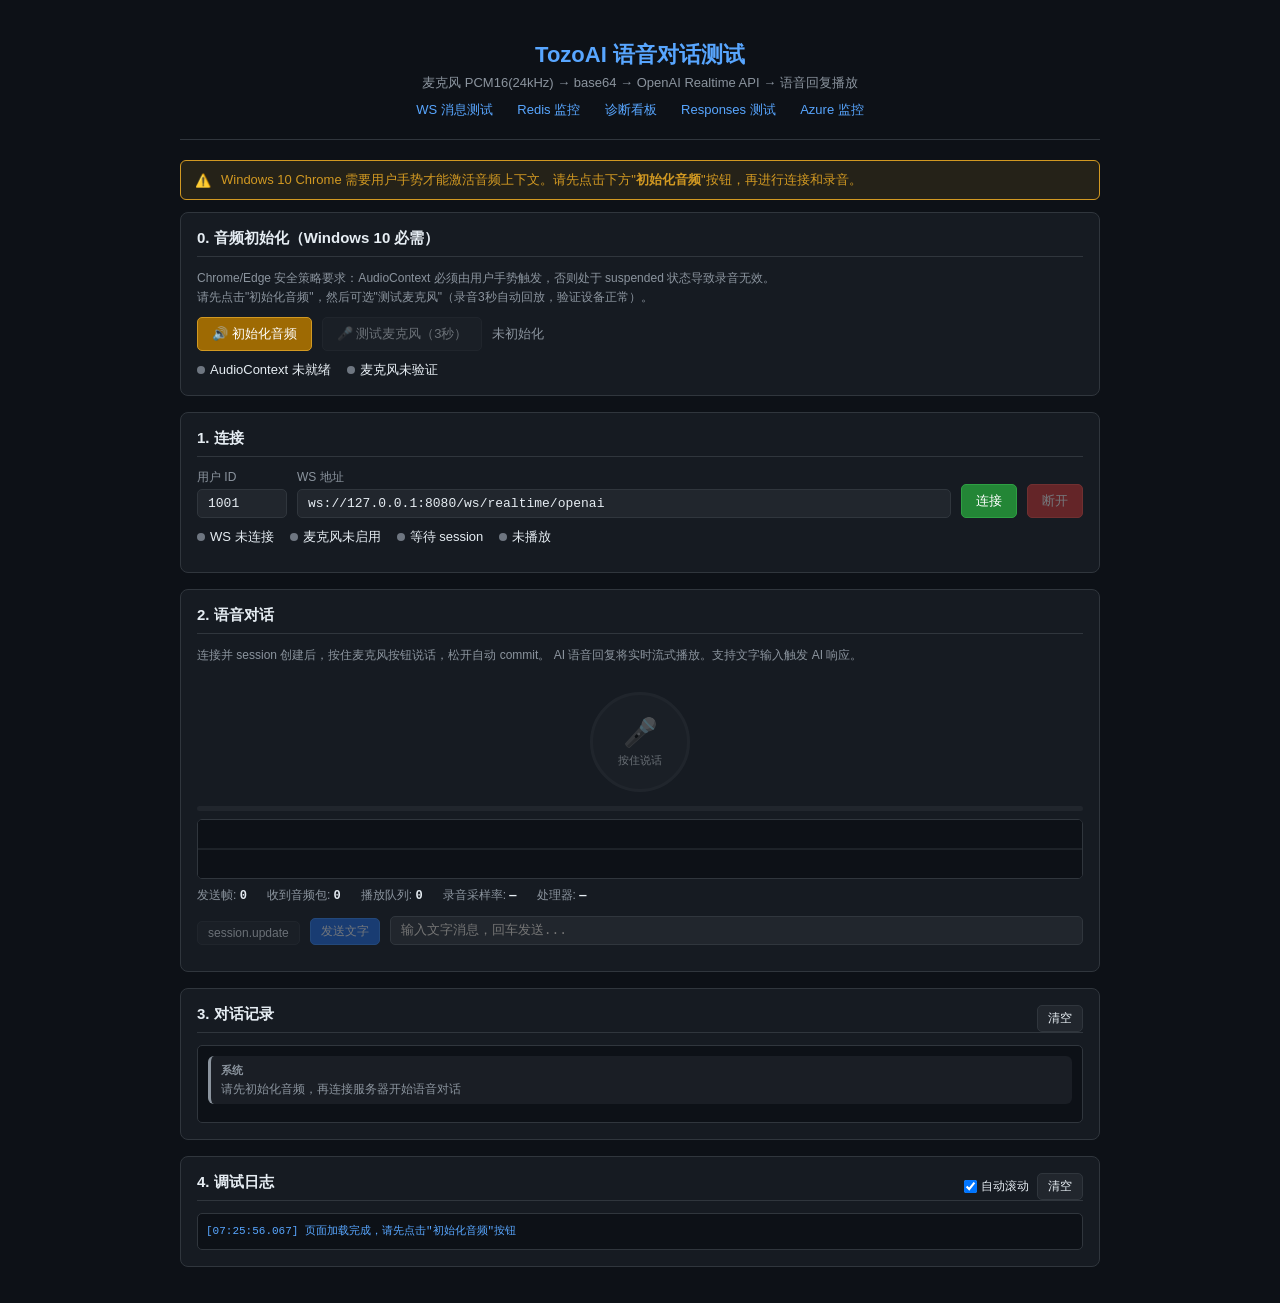
==== web/audio.html @ c0f20c1f "Initial Go WebSocket AI gateway" ====
<!DOCTYPE html>
<html lang="zh-CN">
<head>
    <meta charset="UTF-8">
    <meta name="viewport" content="width=device-width, initial-scale=1.0">
    <title>TozoAI 语音对话测试</title>
    <style>
        :root {
            --bg: #0d1117; --bg2: #161b22; --bg3: #21262d;
            --border: #30363d; --text: #e6edf3; --text2: #8b949e;
            --blue: #58a6ff; --green: #3fb950; --red: #f85149;
            --yellow: #d29922; --purple: #bc8cff;
            --mono: 'Cascadia Code','Consolas',monospace;
            --sans: -apple-system,BlinkMacSystemFont,'Segoe UI','Noto Sans SC',sans-serif;
        }
        * { margin:0; padding:0; box-sizing:border-box; }
        body { font-family:var(--sans); background:var(--bg); color:var(--text); min-height:100vh; }
        .container { max-width:960px; margin:0 auto; padding:20px; }

        .header { text-align:center; padding:20px 0; border-bottom:1px solid var(--border); margin-bottom:20px; }
        .header h1 { font-size:22px; color:var(--blue); }
        .header .sub { color:var(--text2); font-size:13px; margin-top:4px; }
        .header .nav { margin-top:8px; }
        .header .nav a { color:var(--blue); text-decoration:none; margin:0 10px; font-size:13px; }

        .panel { background:var(--bg2); border:1px solid var(--border); border-radius:8px; padding:16px; margin-bottom:16px; }
        .panel h2 { font-size:15px; margin-bottom:12px; padding-bottom:8px; border-bottom:1px solid var(--border); }
        .hint { font-size:12px; color:var(--text2); margin-bottom:10px; line-height:1.6; }

        .form-row { display:flex; gap:10px; margin-bottom:10px; flex-wrap:wrap; align-items:flex-end; }
        .form-group { display:flex; flex-direction:column; gap:3px; }
        .form-group label { font-size:12px; color:var(--text2); }
        input[type=text], select {
            background:var(--bg3); border:1px solid var(--border); border-radius:5px;
            padding:6px 10px; color:var(--text); font-family:var(--mono); font-size:13px; outline:none;
        }
        input[type=text]:focus { border-color:var(--blue); }

        .btn { padding:7px 14px; border:1px solid var(--border); border-radius:5px;
            background:var(--bg3); color:var(--text); font-size:13px; cursor:pointer; transition:background .15s; }
        .btn:hover:not(:disabled) { background:var(--border); }
        .btn:disabled { opacity:.4; cursor:not-allowed; }
        .btn-green  { background:#238636; border-color:#2ea043; color:#fff; }
        .btn-green:hover:not(:disabled)  { background:#2ea043; }
        .btn-red    { background:#da3633; border-color:#f85149; color:#fff; }
        .btn-red:hover:not(:disabled)    { background:#f85149; }
        .btn-blue   { background:#1f6feb; border-color:#388bfd; color:#fff; }
        .btn-blue:hover:not(:disabled)   { background:#388bfd; }
        .btn-yellow { background:#9e6a03; border-color:#d29922; color:#fff; }
        .btn-yellow:hover:not(:disabled) { background:#bb8009; }
        .btn-sm { padding:4px 10px; font-size:12px; }

        /* 状态点 */
        .status-bar { display:flex; gap:16px; flex-wrap:wrap; margin-bottom:10px; }
        .status-item { display:flex; align-items:center; gap:5px; font-size:13px; }
        .dot { width:8px; height:8px; border-radius:50%; flex-shrink:0; }
        .dot.off  { background:#6e7681; }
        .dot.on   { background:var(--green); box-shadow:0 0 6px var(--green); }
        .dot.err  { background:var(--red); }
        .dot.busy { background:var(--yellow); animation:blink-dot 1s infinite; }
        @keyframes blink-dot { 0%,100%{opacity:1} 50%{opacity:.3} }

        /* 麦克风大按钮 */
        .mic-area { text-align:center; padding:16px 0 8px; }
        .mic-btn {
            width:100px; height:100px; border-radius:50%; border:3px solid var(--border);
            background:var(--bg3); color:var(--text); cursor:pointer;
            display:inline-flex; align-items:center; justify-content:center; flex-direction:column;
            transition:all .2s; gap:4px; user-select:none;
        }
        .mic-btn:hover:not(:disabled) { border-color:var(--blue); background:var(--bg); }
        .mic-btn:disabled { opacity:.4; cursor:not-allowed; }
        .mic-btn.recording { border-color:var(--red); background:rgba(248,81,73,.15); animation:pulse-ring 1.5s infinite; }
        .mic-btn.playing   { border-color:var(--green); background:rgba(63,185,80,.1); }
        .mic-btn .icon  { font-size:28px; }
        .mic-btn .label { font-size:11px; }
        @keyframes pulse-ring {
            0%  { box-shadow:0 0 0 0 rgba(248,81,73,.5); }
            70% { box-shadow:0 0 0 16px rgba(248,81,73,0); }
            100%{ box-shadow:0 0 0 0 rgba(248,81,73,0); }
        }

        /* 波形 */
        .waveform { width:100%; height:60px; background:var(--bg); border:1px solid var(--border);
            border-radius:5px; margin:8px 0; display:block; }

        /* 音量条 */
        .vol-bar { height:5px; background:var(--bg3); border-radius:3px; margin:6px 0; overflow:hidden; }
        .vol-bar .fill { height:100%; background:var(--green); transition:width 40ms; width:0; border-radius:3px; }

        /* 对话框 */
        .chat-box { max-height:380px; overflow-y:auto; background:var(--bg);
            border:1px solid var(--border); border-radius:5px; padding:10px; }
        .chat-msg { margin-bottom:8px; padding:6px 10px; border-radius:6px; font-size:13px; line-height:1.5; }
        .chat-msg.user { background:rgba(31,111,235,.15); border-left:3px solid var(--blue); }
        .chat-msg.ai   { background:rgba(63,185,80,.1);  border-left:3px solid var(--green); }
        .chat-msg.sys  { background:rgba(139,148,158,.1);border-left:3px solid var(--text2);
            font-size:12px; color:var(--text2); }
        .chat-msg .role { font-weight:600; font-size:11px; color:var(--text2); margin-bottom:2px; }
        .chat-msg.ai.streaming::after {
            content:'▋'; animation:cursor-blink .8s step-end infinite; margin-left:2px;
        }
        @keyframes cursor-blink { 0%,100%{opacity:1} 50%{opacity:0} }

        /* 日志 */
        .log-box { max-height:220px; overflow-y:auto; background:var(--bg);
            border:1px solid var(--border); border-radius:5px; padding:8px;
            font-family:var(--mono); font-size:11px; line-height:1.7; }
        .log-box .info  { color:var(--blue); }
        .log-box .warn  { color:var(--yellow); }
        .log-box .error { color:var(--red); }
        .log-box .recv  { color:var(--green); }
        .log-box .send  { color:var(--purple); }

        /* 统计 */
        .audio-stats { display:flex; gap:20px; font-size:12px; color:var(--text2); flex-wrap:wrap; margin-top:6px; }
        .audio-stats b { color:var(--text); font-family:var(--mono); }

        /* 初始化提示条 */
        .init-banner {
            background:rgba(210,153,34,.12); border:1px solid var(--yellow);
            border-radius:6px; padding:10px 14px; font-size:13px; color:var(--yellow);
            margin-bottom:12px; display:flex; align-items:center; gap:10px;
        }
        .init-banner.hidden { display:none; }
    </style>
</head>
<body>
<div class="container">
    <div class="header">
        <h1>TozoAI 语音对话测试</h1>
        <p class="sub">麦克风 PCM16(24kHz) → base64 → OpenAI Realtime API → 语音回复播放</p>
        <div class="nav">
            <a href="index.html">WS 消息测试</a>
            <a href="redis.html" target="_blank" rel="noopener noreferrer">Redis 监控</a>
            <a href="diagnostics.html" target="_blank" rel="noopener noreferrer">诊断看板</a>
            <a href="responses.html" target="_blank" rel="noopener noreferrer">Responses 测试</a>
            <a href="azure.html" target="_blank" rel="noopener noreferrer">Azure 监控</a>
        </div>
    </div>

    <!-- Windows 10 提示 -->
    <div class="init-banner" id="initBanner">
        <span>⚠️</span>
        <span>Windows 10 Chrome 需要用户手势才能激活音频上下文。请先点击下方"<b>初始化音频</b>"按钮，再进行连接和录音。</span>
    </div>

    <!-- 0. 音频初始化（Windows 10 必需） -->
    <div class="panel">
        <h2>0. 音频初始化（Windows 10 必需）</h2>
        <p class="hint">
            Chrome/Edge 安全策略要求：AudioContext 必须由用户手势触发，否则处于 suspended 状态导致录音无效。<br>
            请先点击"初始化音频"，然后可选"测试麦克风"（录音3秒自动回放，验证设备正常）。
        </p>
        <div class="form-row">
            <button class="btn btn-yellow" id="btnInitAudio">&#x1F50A; 初始化音频</button>
            <button class="btn" id="btnTestMic" disabled>&#x1F3A4; 测试麦克风（3秒）</button>
            <span id="audioInitStatus" style="font-size:13px;color:var(--text2);align-self:center">未初始化</span>
        </div>
        <div class="status-bar" style="margin-bottom:0">
            <div class="status-item"><span class="dot off" id="dotAudio"></span> <span id="lblAudio">AudioContext 未就绪</span></div>
            <div class="status-item"><span class="dot off" id="dotMicTest"></span> <span id="lblMicTest">麦克风未验证</span></div>
        </div>
    </div>

    <!-- 1. 连接配置 -->
    <div class="panel">
        <h2>1. 连接</h2>
        <div class="form-row">
            <div class="form-group">
                <label>用户 ID</label>
                <input type="text" id="userId" value="1001" style="width:90px">
            </div>
            <div class="form-group" style="flex:1;">
                <label>WS 地址</label>
                <input type="text" id="wsUrl" value="ws://127.0.0.1:8080/ws/realtime/openai" style="width:100%">
            </div>
            <button class="btn btn-green" id="btnConnect">连接</button>
            <button class="btn btn-red"   id="btnDisconnect" disabled>断开</button>
        </div>
        <div class="status-bar">
            <div class="status-item"><span class="dot off" id="dotWs"></span>      <span id="lblWs">WS 未连接</span></div>
            <div class="status-item"><span class="dot off" id="dotMic"></span>     <span id="lblMic">麦克风未启用</span></div>
            <div class="status-item"><span class="dot off" id="dotSession"></span> <span id="lblSession">等待 session</span></div>
            <div class="status-item"><span class="dot off" id="dotPlay"></span>    <span id="lblPlay">未播放</span></div>
        </div>
    </div>

    <!-- 2. 语音控制 -->
    <div class="panel">
        <h2>2. 语音对话</h2>
        <p class="hint">
            连接并 session 创建后，按住麦克风按钮说话，松开自动 commit。
            AI 语音回复将实时流式播放。支持文字输入触发 AI 响应。
        </p>
        <div class="mic-area">
            <button class="mic-btn" id="micBtn" disabled>
                <span class="icon">&#x1F3A4;</span>
                <span class="label" id="micLabel">按住说话</span>
            </button>
        </div>
        <div class="vol-bar"><div class="fill" id="volFill"></div></div>
        <canvas class="waveform" id="waveform"></canvas>
        <div class="audio-stats">
            <span>发送帧: <b id="statSent">0</b></span>
            <span>收到音频包: <b id="statRecv">0</b></span>
            <span>播放队列: <b id="statQueue">0</b></span>
            <span>录音采样率: <b id="statRate">—</b></span>
            <span>处理器: <b id="statProc">—</b></span>
        </div>
        <div class="form-row" style="margin-top:12px;">
            <button class="btn btn-sm" id="btnInitSession" disabled>session.update</button>
            <button class="btn btn-sm btn-blue" id="btnSendText" disabled>发送文字</button>
            <input type="text" id="textInput" placeholder="输入文字消息，回车发送..." style="flex:1;min-width:180px" disabled>
        </div>
    </div>

    <!-- 3. 对话记录 -->
    <div class="panel">
        <h2>3. 对话记录 <button class="btn btn-sm" id="btnClearChat" style="float:right">清空</button></h2>
        <div class="chat-box" id="chatBox">
            <div class="chat-msg sys"><div class="role">系统</div>请先初始化音频，再连接服务器开始语音对话</div>
        </div>
    </div>

    <!-- 4. 调试日志 -->
    <div class="panel">
        <h2>4. 调试日志
            <span style="float:right;display:flex;gap:8px;align-items:center;">
                <label style="font-size:12px;font-weight:normal;display:flex;align-items:center;gap:4px;">
                    <input type="checkbox" id="chkAutoScroll" checked> 自动滚动
                </label>
                <button class="btn btn-sm" id="btnClearLog">清空</button>
            </span>
        </h2>
        <div class="log-box" id="logBox"></div>
    </div>
</div>

<script>
/**
 * TozoAI 语音对话测试
 *
 * 音频流程（参考 .tmp/xiaozhi_app.js 架构，适配 OpenAI Realtime API PCM16）：
 *
 *   [初始化] → 用户手势内 new AudioContext (Windows 10 Chrome 必须)
 *            → AudioWorklet (优先) 或 ScriptProcessor (降级, 连静音Destination避免回声)
 *
 *   [录音]   → getUserMedia(24kHz/mono) → Float32 → resample(若需要) → Int16(PCM16) → base64
 *            → WS: input_audio_buffer.append
 *            → 松开: input_audio_buffer.commit
 *
 *   [播放]   → WS: response.audio.delta (base64 PCM16 24kHz)
 *            → Int16Array → 队列累积 PLAY_BUFFER_THRESHOLD 包
 *            → 合并 → AudioBuffer → 复用 playCtx + 时间轴调度 (nextPlayTime，无缝拼接)
 *            → 淡入淡出 GainNode (消除爆音)
 *            → response.done → scheduleFlush (400ms 后强制播放剩余)
 *
 * Windows 10 关键点：
 *   1. AudioContext 必须在用户手势事件内创建/resume（btnInitAudio 点击事件）
 *   2. ScriptProcessor 必须连接到某个输出才触发，但不能连 destination（回声）
 *      → 连接 createMediaStreamDestination()（静音虚拟输出）
 *   3. AudioWorklet 用 Blob URL 内联定义，无需外部文件
 */

// ======================== 常量 ========================
const SAMPLE_RATE          = 24000;  // OpenAI Realtime API 要求 24kHz
const CHANNELS             = 1;
const SCRIPT_PROC_SIZE     = 4096;
const PLAY_BUFFER_THRESHOLD = 3;     // 累积 N 包后开始播放（参考 xiaozhi BUFFER_THRESHOLD）
const FLUSH_TIMEOUT_MS     = 400;    // response.done 后强制 flush 延迟

// ======================== 全局状态 ========================
let ws            = null;
let isConnected   = false;
let sessionReady  = false;
let isRecording   = false;

// 音频初始化（Windows 10：必须在用户手势内创建）
let audioCtxReady = false;   // true = AudioContext 已激活

// 录音相关
let recCtx        = null;    // 录音用 AudioContext（含 analyser + processor）
let micStream     = null;
let audioProcessor = null;   // AudioWorkletNode 或 ScriptProcessor
let analyser      = null;
let animFrameId   = null;
let audioDataBuf  = new Int16Array(0);  // 帧对齐缓冲区

// 播放相关（参考 xiaozhi streamingContext 复用方案）
let playCtx       = null;    // 专用播放 AudioContext，全程复用
let playbackQueue = [];      // Int16Array 列表
let isPlaying     = false;
let nextPlayTime  = 0;       // Web Audio 时间轴调度
let flushTimer    = null;

// 对话
let curAiMsgEl    = null;
let curTranscript = '';

// 统计
let statSent = 0, statRecv = 0;

// 麦克风测试
let micTestStream = null;
let micTestCtx    = null;
let micTestPcm    = [];
let isMicTesting  = false;

// 页面元素引用
const $ = id => document.getElementById(id);
let waveCtx = null;   // canvas 2d ctx

// ======================== DOMContentLoaded ========================
window.addEventListener('DOMContentLoaded', () => {
    const params = new URLSearchParams(location.search);
    if (params.get('userId')) $('userId').value = params.get('userId');

    // 按钮绑定
    $('btnInitAudio').onclick   = initAudio;
    $('btnTestMic').onclick     = testMic;
    $('btnConnect').onclick     = connect;
    $('btnDisconnect').onclick  = disconnect;
    $('btnInitSession').onclick = sendSessionUpdate;
    $('btnSendText').onclick    = sendText;
    $('btnClearLog').onclick    = () => $('logBox').innerHTML = '';
    $('btnClearChat').onclick   = () => { $('chatBox').innerHTML = ''; chatMsg('sys', '对话记录已清空'); };
    $('textInput').addEventListener('keydown', e => { if (e.key === 'Enter') sendText(); });

    // 麦克风按钮（按住/松开模式）
    const micBtn = $('micBtn');
    let pointerHeld = false;

    const onMicStart = (e) => {
        if (e.type === 'touchstart') e.preventDefault();
        pointerHeld = true;
        startRecording();
    };
    const onMicEnd = (e) => {
        if (e.type === 'touchend') e.preventDefault();
        if (pointerHeld) { pointerHeld = false; stopRecording(); }
    };

    micBtn.addEventListener('mousedown',   onMicStart);
    micBtn.addEventListener('mouseup',     onMicEnd);
    micBtn.addEventListener('mouseleave',  onMicEnd);
    micBtn.addEventListener('touchstart',  onMicStart, { passive: false });
    micBtn.addEventListener('touchend',    onMicEnd,   { passive: false });
    micBtn.addEventListener('touchcancel', onMicEnd);

    // 波形 canvas
    resizeCanvas();
    window.addEventListener('resize', resizeCanvas);

    log('info', '页面加载完成，请先点击"初始化音频"按钮');
});

// ======================== 0. 音频初始化（Windows 10 关键步骤） ========================
/**
 * Windows 10 Chrome 要求：AudioContext 必须在用户点击事件内创建或 resume
 * 否则 state='suspended'，onaudioprocess 永远不触发
 */
async function initAudio() {
    try {
        // 录音 AudioContext
        if (!recCtx) {
            recCtx = new (window.AudioContext || window.webkitAudioContext)({ sampleRate: SAMPLE_RATE });
        }
        if (recCtx.state === 'suspended') await recCtx.resume();

        // 播放 AudioContext（也在此处创建，确保在手势内激活）
        if (!playCtx) {
            playCtx = new AudioContext({ sampleRate: SAMPLE_RATE });
            nextPlayTime = 0;
        }
        if (playCtx.state === 'suspended') await playCtx.resume();

        const actualRate = recCtx.sampleRate;
        audioCtxReady = true;

        setDot('dotAudio', 'on');
        $('lblAudio').textContent = `AudioContext 就绪 (${actualRate}Hz, ${recCtx.state})`;
        $('audioInitStatus').textContent = `✓ 已初始化 ${actualRate}Hz`;
        $('audioInitStatus').style.color = 'var(--green)';
        $('btnTestMic').disabled = false;
        $('initBanner').classList.add('hidden');
        $('btnInitAudio').textContent = '✓ 音频已初始化';
        $('btnInitAudio').disabled = true;

        if (actualRate !== SAMPLE_RATE) {
            log('warn', `实际采样率 ${actualRate}Hz ≠ ${SAMPLE_RATE}Hz，将启用线性重采样`);
        }
        log('info', `AudioContext 初始化成功，采样率: ${actualRate}Hz，状态: ${recCtx.state}`);
    } catch (e) {
        setDot('dotAudio', 'err');
        $('lblAudio').textContent = 'AudioContext 失败: ' + e.message;
        log('error', 'AudioContext 初始化失败: ' + e.message);
    }
}

// ======================== 麦克风测试 ========================
/**
 * 录制 3 秒原始 PCM → 直接回放，验证麦克风硬件是否正常
 * 参考 xiaozhi_opus_app.js testMicrophone 逻辑
 */
async function testMic() {
    if (!audioCtxReady) { log('warn', '请先初始化音频'); return; }
    if (isMicTesting)   { log('warn', '测试进行中...'); return; }
    if (isRecording)    { log('warn', '请先停止录音'); return; }

    isMicTesting = true;
    micTestPcm   = [];
    setDot('dotMicTest', 'busy');
    $('lblMicTest').textContent = '测试中（3秒）...';
    $('btnTestMic').disabled = true;
    log('info', '麦克风测试开始（3秒）...');
    chatMsg('sys', '正在测试麦克风，请说话...');

    try {
        micTestStream = await navigator.mediaDevices.getUserMedia({
            audio: {
                sampleRate: SAMPLE_RATE, channelCount: 1,
                echoCancellation: false, noiseSuppression: false, autoGainControl: false
            }
        });
    } catch (e) {
        setDot('dotMicTest', 'err');
        $('lblMicTest').textContent = '获取麦克风失败';
        log('error', '麦克风测试失败: ' + e.message);
        isMicTesting = false;
        $('btnTestMic').disabled = false;
        return;
    }

    // 临时用 recCtx 录音（静音输出，避免回声）
    const testSrc  = recCtx.createMediaStreamSource(micTestStream);
    const testProc = recCtx.createScriptProcessor(SCRIPT_PROC_SIZE, 1, 1);
    const silentDst = recCtx.createMediaStreamDestination();

    testProc.onaudioprocess = (e) => {
        if (!isMicTesting) return;
        micTestPcm.push(new Float32Array(e.inputBuffer.getChannelData(0)));
    };
    testSrc.connect(testProc);
    testProc.connect(silentDst);

    // 3 秒后停止并回放
    setTimeout(async () => {
        isMicTesting = false;
        try { testProc.disconnect(); testSrc.disconnect(); } catch {}
        micTestStream.getTracks().forEach(t => t.stop());

        if (micTestPcm.length === 0) {
            setDot('dotMicTest', 'err');
            $('lblMicTest').textContent = '未采集到数据';
            log('error', '麦克风测试：未采集到任何数据');
            $('btnTestMic').disabled = false;
            return;
        }

        // 合并
        const totalLen = micTestPcm.reduce((s, a) => s + a.length, 0);
        const merged   = new Float32Array(totalLen);
        let off = 0;
        for (const c of micTestPcm) { merged.set(c, off); off += c.length; }

        // RMS 计算
        let rmsSum = 0;
        for (let i = 0; i < merged.length; i++) rmsSum += merged[i] * merged[i];
        const rms = Math.sqrt(rmsSum / merged.length);
        const rmsOk = rms > 0.001;

        // 回放（用 playCtx 保持一致）
        const buf = playCtx.createBuffer(1, merged.length, recCtx.sampleRate);
        buf.getChannelData(0).set(merged);
        const src = playCtx.createBufferSource();
        src.buffer = buf;
        src.connect(playCtx.destination);
        src.start();

        const rmsStr = rmsOk ? `正常 (RMS=${rms.toFixed(4)})` : `⚠️ 近乎静音 (RMS=${rms.toFixed(5)})`;
        setDot('dotMicTest', rmsOk ? 'on' : 'err');
        $('lblMicTest').textContent = `测试完成 — ${rmsStr}`;
        log('info', `麦克风测试完成: ${rmsStr}，正在回放...`);
        chatMsg('sys', `麦克风测试完成（${rmsStr}），正在回放录音...`);

        src.onended = () => {
            log('info', '麦克风测试回放完毕');
            $('btnTestMic').disabled = false;
        };
    }, 3000);
}

// ======================== 1. WebSocket 连接 ========================
async function connect() {
    if (!audioCtxReady) {
        log('warn', '请先点击"初始化音频"按钮');
        chatMsg('sys', '⚠️ 请先初始化音频（Windows 10 必须）');
        return;
    }

    const userId = $('userId').value.trim() || '1001';
    const wsUrl  = $('wsUrl').value.trim();

    setDot('dotWs', 'busy'); $('lblWs').textContent = '获取 Token...';
    log('info', `获取 Token (userId=${userId})`);

    let token;
    try {
        const resp = await fetch(`/test/generate-token?userId=${encodeURIComponent(userId)}`);
        if (!resp.ok) throw new Error(`HTTP ${resp.status}`);
        const data = await resp.json();
        if (data.code !== 200) throw new Error(data.error || data.msg || 'token 错误');
        token = data.token;
        log('info', 'Token 获取成功');
    } catch (e) {
        log('error', 'Token 获取失败: ' + e.message);
        setDot('dotWs', 'err'); $('lblWs').textContent = '获取 Token 失败';
        return;
    }

    const sep     = wsUrl.includes('?') ? '&' : '?';
    const fullUrl = `${wsUrl}${sep}token=${encodeURIComponent(token)}`;
    setDot('dotWs', 'busy'); $('lblWs').textContent = '连接中...';
    log('info', `正在连接 ${wsUrl}`);

    try {
        ws = new WebSocket(fullUrl);
        ws.binaryType = 'arraybuffer';
    } catch (e) {
        log('error', '创建 WS 失败: ' + e.message);
        setDot('dotWs', 'err'); $('lblWs').textContent = '连接失败';
        return;
    }

    ws.onopen = () => {
        isConnected = true;
        setDot('dotWs', 'on'); $('lblWs').textContent = 'WS 已连接';
        setButtons(true);
        log('info', 'WebSocket 已连接');
        chatMsg('sys', '已连接，等待 session 创建...');
    };

    ws.onmessage = onWsMessage;

    ws.onclose = e => {
        isConnected = false; sessionReady = false;
        setDot('dotWs', 'off');      $('lblWs').textContent    = 'WS 已断开';
        setDot('dotSession', 'off'); $('lblSession').textContent = '无 session';
        setButtons(false);
        stopRecording();
        scheduleFlush();  // 断开后 flush 剩余音频
        log(e.wasClean ? 'info' : 'warn', `WS 关闭 [${e.code}] ${describeWsCloseReason(e)}`);
    };

    ws.onerror = () => {
        setDot('dotWs', 'err');
        log('error', 'WS 连接错误');
    };
}

function disconnect() {
    if (ws) { ws.close(1000, '用户在语音测试页点击断开连接'); ws = null; }
    stopRecording();
}

function describeWsCloseReason(e) {
    const reasons = {
        1000: '正常关闭：用户主动断开、页面刷新或服务端正常结束会话',
        1001: '端点离开：浏览器页面关闭、网络切换或服务端进程退出',
        1006: '异常关闭：网络中断、代理断开、服务进程退出或心跳超时',
        1008: '策略拒绝：鉴权失败、限流或服务端主动拒绝',
        1009: '消息过大：单条音频或文本消息超过限制',
        1011: '服务端内部错误：Go 网关处理连接时发生异常',
        1012: '服务端重启：网关或上游服务正在重启',
        1013: '服务端过载：Go、Redis、OpenAI 或代理链路暂时不可用'
    };
    const detail = reasons[e.code] || (e.wasClean ? `正常关闭：未识别的关闭码 ${e.code}` : `异常关闭：未识别的关闭码 ${e.code}`);
    return e.reason && e.reason.trim() ? `${e.reason.trim()}；${detail}` : detail;
}

// ======================== 2. WS 消息处理 ========================
function onWsMessage(evt) {
    // 二进制帧 → 直接当 PCM16 处理
    if (evt.data instanceof ArrayBuffer) {
        if (evt.data.byteLength > 0) enqueueAudio(new Int16Array(evt.data));
        return;
    }

    let data;
    try { data = JSON.parse(evt.data); }
    catch { log('recv', '非JSON: ' + String(evt.data).slice(0, 80)); return; }

    // 兼容两种格式：
    //   服务端包装：{ code, response, content, response_id }
    //   OpenAI 原始：{ type, ... }
    const ev = data.response || data.type || '';

    switch (ev) {
        case 'session_created':
        case 'session.created':
            sessionReady = true;
            setDot('dotSession', 'on'); $('lblSession').textContent = 'session 已创建';
            log('recv', `session.created [id=${data.session?.id || data.content?.session?.id || data.content?.id || '—'}]`);
            chatMsg('sys', 'Session 已创建，正在发送音频配置...');
            sendSessionUpdate();  // 自动配置
            break;

        case 'session_updated':
        case 'session.updated':
            log('recv', 'session.updated — 配置已生效');
            chatMsg('sys', '✓ 音频配置完成 (pcm16/24kHz/server_vad)，请按住麦克风说话');
            break;

        case 'input_audio_buffer.committed':
            log('recv', 'input_audio_buffer.committed');
            break;
        case 'input_audio_buffer.speech_started':
            log('recv', 'speech_started');
            chatMsg('sys', '检测到语音...');
            break;
        case 'input_audio_buffer.speech_stopped':
            log('recv', 'speech_stopped');
            break;

        case 'conversation.item.input_audio_transcription.completed': {
            const stt = data.transcript || data.content?.transcript || '';
            if (stt) { chatMsg('user', '🎤 ' + stt); log('recv', 'STT: ' + stt); }
            break;
        }

        case 'begin':
        case 'response.created':
            curTranscript = ''; curAiMsgEl = null;
            log('recv', `response.created [id=${data.response_id || data.response?.id || '—'}]`);
            break;

        case 'text_delta':
        case 'response.text.delta': {
            const d = typeof data.content === 'string' ? data.content : (data.content?.delta || data.delta || '');
            if (d) appendAiDelta(d);
            break;
        }

        case 'transcript_text_delta':
        case 'response.audio_transcript.delta': {
            const d = typeof data.content === 'string' ? data.content : (data.content?.delta || data.delta || '');
            if (d) appendAiDelta(d);
            break;
        }

        case 'audio_delta':
        case 'response.audio.delta': {
            const b64 = typeof data.content === 'string' ? data.content : (data.content?.delta || data.delta || data.audio || '');
            if (b64) {
                enqueueAudio(base64ToInt16(b64));
                statRecv++;
                $('statRecv').textContent = statRecv;
            }
            break;
        }

        case 'response.audio.done':
            log('recv', 'response.audio.done');
            scheduleFlush();
            break;

        case 'end':
        case 'response.done':
            log('recv', 'response.done');
            finalizeAiMsg();
            scheduleFlush();
            break;

        case 'error': {
            const msg = typeof data.content === 'string'
                ? data.content
                : (data.error?.message || JSON.stringify(data.content || data.error || data));
            log('error', '服务端错误: ' + msg);
            chatMsg('sys', '错误: ' + msg);
            break;
        }

        case 'reconnect_required':
            log('warn', '服务端要求重连');
            chatMsg('sys', '连接已断开，请重新连接');
            break;

        // 静默忽略
        case 'rate_limits.updated':
        case 'response.output_item.added':
        case 'response.output_item.done':
        case 'response.content_part.added':
        case 'response.content_part.done':
            break;

        default:
            if (ev) log('recv', ev);
    }
}

// ======================== session.update ========================
function sendSessionUpdate() {
    if (!isConnected) return;
    wsSend({
        type: 'session.update',
        session: {
            modalities: ['text', 'audio'],
            instructions: '你是一个智能语音助手，请用简洁的中文回答用户的问题。',
            voice: 'alloy',
            input_audio_format: 'pcm16',
            output_audio_format: 'pcm16',
            input_audio_transcription: { model: 'whisper-1' },
            turn_detection: {
                type: 'server_vad',
                threshold: 0.5,
                prefix_padding_ms: 300,
                silence_duration_ms: 800
            }
        }
    });
    log('send', 'session.update (pcm16/24kHz, server_vad, whisper-1)');
}

// ======================== 文字消息 ========================
function sendText() {
    const text = $('textInput').value.trim();
    if (!text || !isConnected) return;
    wsSend({
        type: 'conversation.item.create',
        item: { type: 'message', role: 'user', content: [{ type: 'input_text', text }] }
    });
    setTimeout(() => wsSend({ type: 'response.create' }), 50);
    chatMsg('user', text);
    $('textInput').value = '';
    log('send', '文字: ' + text);
}

// ======================== 麦克风初始化 ========================
async function initMic() {
    if (micStream) return true;
    try {
        micStream = await navigator.mediaDevices.getUserMedia({
            audio: {
                sampleRate: SAMPLE_RATE, channelCount: CHANNELS,
                echoCancellation: true, noiseSuppression: true, autoGainControl: true
            }
        });

        // 确保录音 AudioContext 已就绪（用户已点击 initAudio）
        if (recCtx.state === 'suspended') await recCtx.resume();

        const source = recCtx.createMediaStreamSource(micStream);

        // 分析器（波形 + 音量）
        analyser = recCtx.createAnalyser();
        analyser.fftSize = 2048;
        source.connect(analyser);

        // 优先 AudioWorklet，降级 ScriptProcessor
        audioProcessor = await createWorkletProcessor(source);

        if (!audioProcessor) {
            // ScriptProcessor 降级方案
            // 关键：连静音虚拟 Destination，而非 audioContext.destination
            // 不连任何东西 → Chrome 不触发 onaudioprocess
            // 连 destination → 麦克风声音从扬声器播出（回声）
            const sp = recCtx.createScriptProcessor(SCRIPT_PROC_SIZE, 1, 1);
            sp.onaudioprocess = onAudioProcess;
            source.connect(sp);
            sp.connect(recCtx.createMediaStreamDestination());
            audioProcessor = sp;
            $('statProc').textContent = 'ScriptProcessor';
            log('warn', '使用 ScriptProcessor（AudioWorklet 不可用）');
        }

        const actualRate = recCtx.sampleRate;
        $('statRate').textContent = actualRate + ' Hz';
        setDot('dotMic', 'on');
        $('lblMic').textContent = `麦克风就绪 (${actualRate}Hz)`;
        log('info', `麦克风初始化成功，采样率: ${actualRate}Hz，处理器: ${$('statProc').textContent}`);

        if (actualRate !== SAMPLE_RATE) {
            log('warn', `采样率 ${actualRate} ≠ ${SAMPLE_RATE}，将使用线性重采样`);
        }
        return true;
    } catch (e) {
        log('error', '麦克风初始化失败: ' + e.message);
        setDot('dotMic', 'err'); $('lblMic').textContent = '麦克风失败';
        return false;
    }
}

// ======================== AudioWorklet（内联 Blob URL，无需外部文件） ========================
async function createWorkletProcessor(source) {
    try {
        if (!('AudioWorklet' in window)) return null;

        const code = `
class PcmRecorder extends AudioWorkletProcessor {
    constructor() {
        super();
        this.buf = new Float32Array(${SCRIPT_PROC_SIZE});
        this.idx = 0;
        this.active = false;
        this.port.onmessage = e => {
            if (e.data === 'start') this.active = true;
            if (e.data === 'stop')  { this.active = false; this.idx = 0; }
        };
    }
    process(inputs) {
        if (!this.active) return true;
        const ch = inputs[0][0];
        if (!ch) return true;
        for (let i = 0; i < ch.length; i++) {
            this.buf[this.idx++] = ch[i];
            if (this.idx >= this.buf.length) {
                this.port.postMessage(this.buf.slice());
                this.idx = 0;
            }
        }
        return true;
    }
}
registerProcessor('pcm-recorder', PcmRecorder);
`;
        const blob = new Blob([code], { type: 'application/javascript' });
        const url  = URL.createObjectURL(blob);
        await recCtx.audioWorklet.addModule(url);
        URL.revokeObjectURL(url);

        const node = new AudioWorkletNode(recCtx, 'pcm-recorder');
        node.port.onmessage = e => {
            if (isRecording && e.data instanceof Float32Array) {
                onAudioProcess({ inputBuffer: { getChannelData: () => e.data } });
            }
        };
        node.port.postMessage('start');

        // AudioWorklet 连接到 analyser（已连）和静音 dest
        source.connect(node);
        node.connect(recCtx.createMediaStreamDestination());

        node._stop = () => node.port.postMessage('stop');

        $('statProc').textContent = 'AudioWorklet';
        log('info', 'AudioWorklet 处理器已创建');
        return node;
    } catch (e) {
        log('warn', 'AudioWorklet 失败，降级 ScriptProcessor: ' + e.message);
        return null;
    }
}

function stopMic() {
    if (audioProcessor) {
        if (typeof audioProcessor._stop === 'function') audioProcessor._stop();
        try { audioProcessor.disconnect(); } catch {}
        audioProcessor = null;
    }
    if (analyser) { try { analyser.disconnect(); } catch {} analyser = null; }
    if (micStream) { micStream.getTracks().forEach(t => t.stop()); micStream = null; }
    setDot('dotMic', 'off'); $('lblMic').textContent = '麦克风未启用';
    $('statRate').textContent = '—'; $('statProc').textContent = '—';
}

// ======================== 音频采集回调 ========================
function onAudioProcess(e) {
    if (!isRecording || !isConnected) return;

    const input = e.inputBuffer.getChannelData(0);

    // 线性重采样（参考 xiaozhi pkg/audio/resample.go 思路）
    const actualRate = recCtx.sampleRate;
    const resampled  = (actualRate !== SAMPLE_RATE)
        ? resampleLinear(input, actualRate, SAMPLE_RATE)
        : input;

    // Float32 → Int16 → 直接发送（ScriptProcessor 每回调已是固定块大小）
    const int16 = float32ToPcm16(resampled);
    const b64   = buf2base64(int16.buffer);
    wsSend({ type: 'input_audio_buffer.append', audio: b64 });

    statSent++;
    $('statSent').textContent = statSent;
    updateVolume(input);
}

// ======================== 录音控制 ========================
async function startRecording() {
    if (isRecording || !isConnected) return;

    if (!audioCtxReady) {
        log('warn', '请先初始化音频');
        return;
    }

    if (!micStream) {
        const ok = await initMic();
        if (!ok) return;
    }

    // 确保 AudioContext 处于运行状态（再次手势 resume）
    if (recCtx && recCtx.state === 'suspended') await recCtx.resume();
    if (playCtx && playCtx.state === 'suspended') await playCtx.resume();

    // AudioWorklet 重新激活
    if (audioProcessor && typeof audioProcessor._stop === 'function') {
        audioProcessor.port.postMessage('start');
    }

    isRecording = true;
    statSent = 0; $('statSent').textContent = 0;
    $('micBtn').classList.add('recording');
    $('micLabel').textContent = '松开停止';
    startWaveform();
    log('info', '开始录音');
    chatMsg('sys', '录音中...');
}

function stopRecording() {
    if (!isRecording) return;
    isRecording = false;

    // 停止 AudioWorklet 帧积累
    if (audioProcessor && typeof audioProcessor._stop === 'function') {
        audioProcessor._stop();
    }

    $('micBtn').classList.remove('recording');
    $('micLabel').textContent = '按住说话';
    stopWaveform();
    $('volFill').style.width = '0';

    if (isConnected) {
        wsSend({ type: 'input_audio_buffer.commit' });
        log('send', 'input_audio_buffer.commit');
    }
    chatMsg('sys', '录音已停止，等待 AI 响应...');
}

// ======================== 播放队列 ========================
function ensurePlayCtx() {
    if (!playCtx || playCtx.state === 'closed') {
        playCtx = new AudioContext({ sampleRate: SAMPLE_RATE });
        nextPlayTime = 0;
    }
}

function enqueueAudio(pcm16) {
    if (!pcm16 || pcm16.length === 0) return;
    playbackQueue.push(pcm16);
    $('statQueue').textContent = playbackQueue.length;

    if (!isPlaying && playbackQueue.length >= PLAY_BUFFER_THRESHOLD) {
        startPlayback();
    }
}

function startPlayback() {
    if (isPlaying || playbackQueue.length === 0) return;
    isPlaying = true;
    setDot('dotPlay', 'busy'); $('lblPlay').textContent = '正在播放';
    $('micBtn').classList.add('playing');
    drainQueue();
}

/**
 * 从队列取出所有包，合并后用 Web Audio 时间轴调度（nextPlayTime）
 * 参考 xiaozhi streamingContext.startPlaying 的 gainNode 淡入淡出方案
 */
function drainQueue() {
    ensurePlayCtx();

    if (playbackQueue.length === 0) {
        isPlaying = false;
        $('statQueue').textContent = 0;
        if (flushTimer === null) finishPlayback();
        return;
    }

    const batch   = playbackQueue.splice(0);
    $('statQueue').textContent = 0;

    const merged  = mergeInt16(batch);
    const f32     = pcm16ToFloat32(merged);
    const buf     = playCtx.createBuffer(1, f32.length, SAMPLE_RATE);
    buf.getChannelData(0).set(f32);

    const src      = playCtx.createBufferSource();
    src.buffer     = buf;

    // GainNode 淡入淡出（消除爆音，参考 xiaozhi fadeDuration=20ms）
    const gain    = playCtx.createGain();
    const fade    = 0.015;  // 15ms
    const now     = Math.max(playCtx.currentTime, nextPlayTime);

    gain.gain.setValueAtTime(0, now);
    gain.gain.linearRampToValueAtTime(1, now + fade);
    if (buf.duration > fade * 2) {
        gain.gain.setValueAtTime(1, now + buf.duration - fade);
        gain.gain.linearRampToValueAtTime(0, now + buf.duration);
    }

    src.connect(gain);
    gain.connect(playCtx.destination);
    src.start(now);
    nextPlayTime = now + buf.duration;

    src.onended = () => {
        if (playbackQueue.length > 0) {
            drainQueue();
        } else {
            isPlaying = false;
            $('statQueue').textContent = 0;
            if (flushTimer === null) finishPlayback();
        }
    };
}

function scheduleFlush() {
    clearTimeout(flushTimer);
    flushTimer = setTimeout(() => {
        flushTimer = null;
        if (playbackQueue.length > 0 && !isPlaying) {
            startPlayback();
        } else if (!isPlaying) {
            finishPlayback();
        }
    }, FLUSH_TIMEOUT_MS);
}

function finishPlayback() {
    setDot('dotPlay', 'off'); $('lblPlay').textContent = '播放完毕';
    $('micBtn').classList.remove('playing');
    log('recv', '音频播放完成');
}

// ======================== AI 流式消息 ========================
function appendAiDelta(delta) {
    if (!curAiMsgEl) {
        const box = $('chatBox');
        const div = document.createElement('div');
        div.className = 'chat-msg ai streaming';
        div.innerHTML = '<div class="role">AI</div>';
        const span = document.createElement('span');
        span.className = 'ai-text';
        div.appendChild(span);
        box.appendChild(div);
        curAiMsgEl = div;
    }
    curTranscript += delta;
    curAiMsgEl.querySelector('.ai-text').textContent = curTranscript;
    $('chatBox').scrollTop = $('chatBox').scrollHeight;
}

function finalizeAiMsg() {
    if (curAiMsgEl) { curAiMsgEl.classList.remove('streaming'); curAiMsgEl = null; }
    curTranscript = '';
}

// ======================== 音频工具函数 ========================
function float32ToPcm16(f32) {
    const out = new Int16Array(f32.length);
    for (let i = 0; i < f32.length; i++) {
        const s = Math.max(-1, Math.min(1, f32[i]));
        out[i] = s < 0 ? s * 0x8000 : s * 0x7FFF;
    }
    return out;
}

function pcm16ToFloat32(pcm) {
    const out = new Float32Array(pcm.length);
    for (let i = 0; i < pcm.length; i++) {
        out[i] = pcm[i] / (pcm[i] < 0 ? 0x8000 : 0x7FFF);
    }
    return out;
}

function mergeInt16(arrays) {
    const total = arrays.reduce((s, a) => s + a.length, 0);
    const out   = new Int16Array(total);
    let off = 0;
    for (const a of arrays) { out.set(a, off); off += a.length; }
    return out;
}

/** ArrayBuffer → base64（分块，避免大数据 call stack 溢出） */
function buf2base64(buffer) {
    const bytes = new Uint8Array(buffer);
    const chunk = 0x8000;
    let s = '';
    for (let i = 0; i < bytes.length; i += chunk) {
        s += String.fromCharCode.apply(null, bytes.subarray(i, i + chunk));
    }
    return btoa(s);
}

function base64ToInt16(b64) {
    const bin   = atob(b64);
    const bytes = new Uint8Array(bin.length);
    for (let i = 0; i < bin.length; i++) bytes[i] = bin.charCodeAt(i);
    return new Int16Array(bytes.buffer);
}

/** 线性重采样（参考 xiaozhi pkg/audio/resample.go） */
function resampleLinear(input, fromRate, toRate) {
    if (fromRate === toRate) return input;
    const ratio  = fromRate / toRate;
    const outLen = Math.round(input.length / ratio);
    const output = new Float32Array(outLen);
    for (let i = 0; i < outLen; i++) {
        const src  = i * ratio;
        const idx  = Math.floor(src);
        const frac = src - idx;
        output[i]  = (input[idx] ?? 0) + frac * ((input[idx + 1] ?? 0) - (input[idx] ?? 0));
    }
    return output;
}

// ======================== 波形绘制 ========================
function resizeCanvas() {
    const c   = $('waveform');
    const r   = c.getBoundingClientRect();
    const dpr = window.devicePixelRatio || 1;
    c.width   = r.width  * dpr;
    c.height  = r.height * dpr;
    waveCtx   = c.getContext('2d');
    waveCtx.scale(dpr, dpr);
    drawFlatline();
}

function drawFlatline() {
    if (!waveCtx) return;
    const c = $('waveform'), r = c.getBoundingClientRect();
    waveCtx.fillStyle = '#0d1117';
    waveCtx.fillRect(0, 0, r.width, r.height);
    waveCtx.strokeStyle = '#30363d'; waveCtx.lineWidth = 1;
    waveCtx.beginPath();
    waveCtx.moveTo(0, r.height / 2); waveCtx.lineTo(r.width, r.height / 2);
    waveCtx.stroke();
}

function startWaveform() {
    if (!analyser || !waveCtx) return;
    const c = $('waveform'), r = c.getBoundingClientRect();
    const W = r.width, H = r.height;
    const buf   = new Uint8Array(analyser.frequencyBinCount);
    const sliceW = W / buf.length;

    function draw() {
        animFrameId = requestAnimationFrame(draw);
        analyser.getByteTimeDomainData(buf);
        waveCtx.fillStyle = '#0d1117';
        waveCtx.fillRect(0, 0, W, H);
        waveCtx.strokeStyle = isRecording ? '#f85149' : '#58a6ff';
        waveCtx.lineWidth   = 1.5;
        waveCtx.beginPath();
        for (let i = 0; i < buf.length; i++) {
            const v = buf[i] / 128.0;
            const y = (v * H) / 2;
            i === 0 ? waveCtx.moveTo(0, y) : waveCtx.lineTo(i * sliceW, y);
        }
        waveCtx.lineTo(W, H / 2);
        waveCtx.stroke();
    }
    draw();
}

function stopWaveform() {
    if (animFrameId) { cancelAnimationFrame(animFrameId); animFrameId = null; }
    drawFlatline();
}

function updateVolume(data) {
    let sum = 0;
    for (let i = 0; i < data.length; i++) sum += data[i] * data[i];
    const rms = Math.sqrt(sum / data.length);
    $('volFill').style.width = Math.min(100, Math.round(rms * 500)) + '%';
}

// ======================== UI 工具 ========================
function setDot(id, cls) { $(id).className = 'dot ' + cls; }

function setButtons(on) {
    $('btnConnect').disabled     = on;
    $('btnDisconnect').disabled  = !on;
    $('micBtn').disabled         = !on;
    $('btnInitSession').disabled = !on;
    $('btnSendText').disabled    = !on;
    $('textInput').disabled      = !on;
}

function wsSend(obj) {
    if (ws && ws.readyState === WebSocket.OPEN) ws.send(JSON.stringify(obj));
}

function chatMsg(role, text) {
    const box = $('chatBox');
    const div = document.createElement('div');
    div.className = 'chat-msg ' + ({ user:'user', ai:'ai', sys:'sys' }[role] || 'sys');
    const label = { user:'你', ai:'AI', sys:'系统' }[role] || '系统';
    div.innerHTML = `<div class="role">${label}</div>`;
    const span = document.createElement('span');
    span.textContent = text;
    div.appendChild(span);
    box.appendChild(div);
    box.scrollTop = box.scrollHeight;
}

function log(level, msg) {
    const box = $('logBox');
    const t   = new Date().toLocaleTimeString('zh-CN', {
        hour12:false, hour:'2-digit', minute:'2-digit', second:'2-digit', fractionalSecondDigits:3
    });
    const div = document.createElement('div');
    div.className   = level;
    div.textContent = `[${t}] ${msg}`;
    box.appendChild(div);
    while (box.children.length > 600) box.removeChild(box.firstChild);
    if ($('chkAutoScroll')?.checked !== false) box.scrollTop = box.scrollHeight;
}
</script>
</body>
</html>
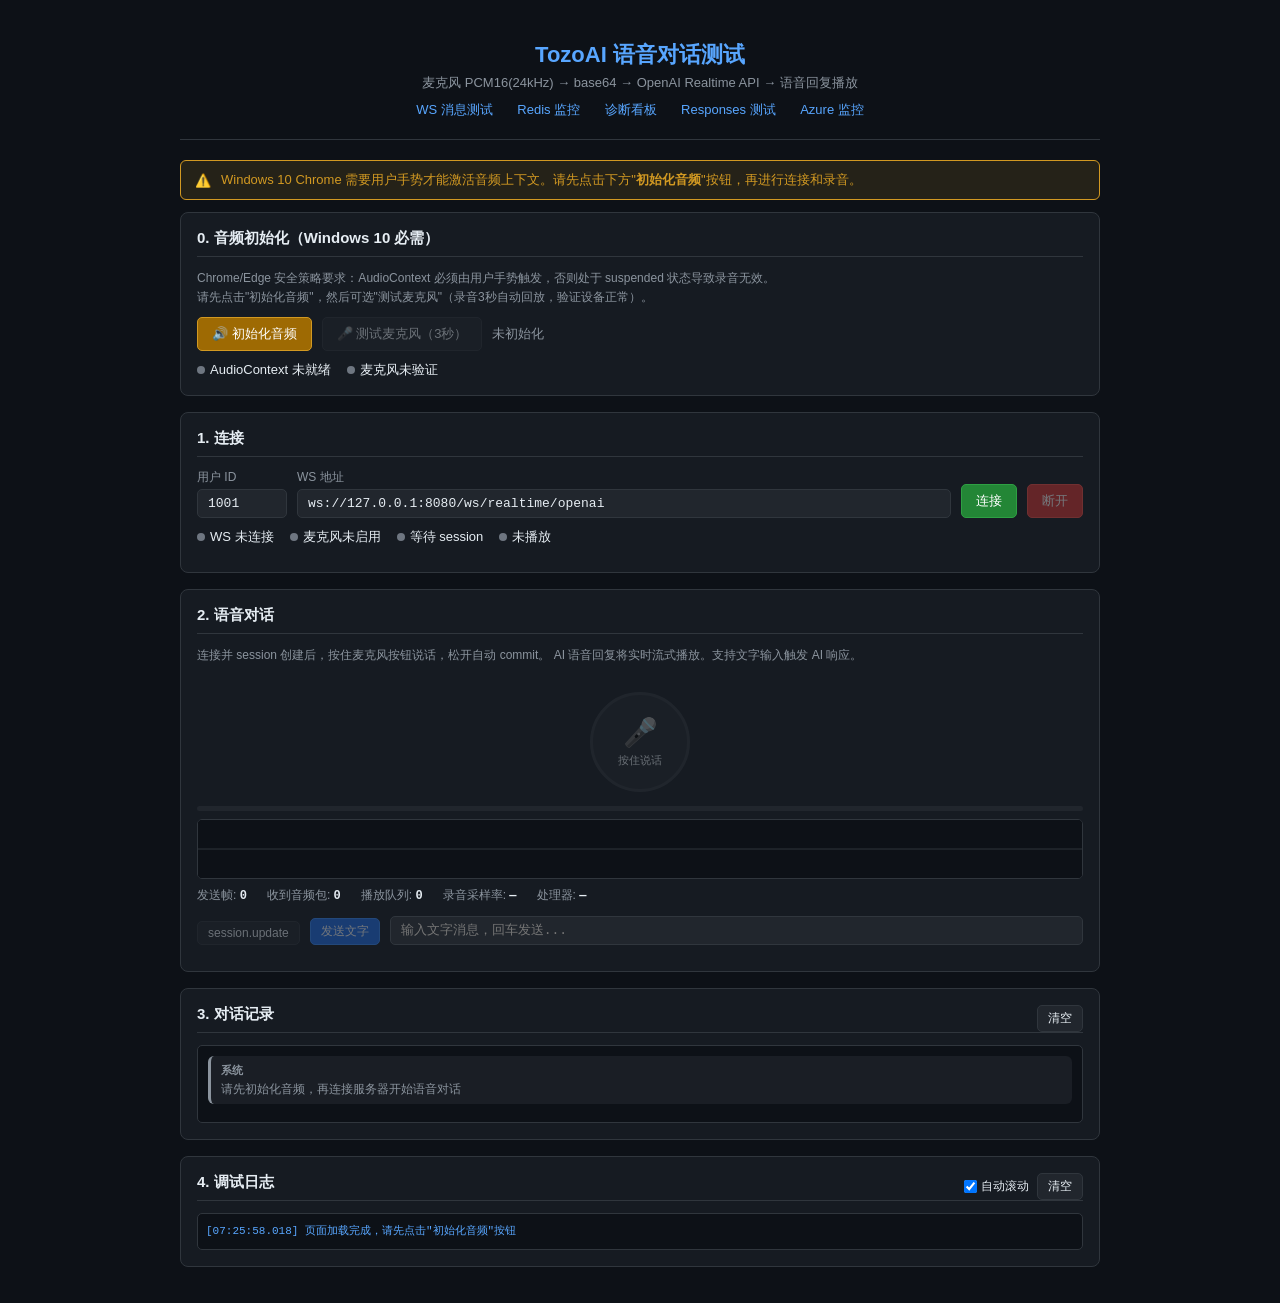
==== commit af2c48a4: "1. 优化" ====
--- a/web/audio.html
+++ b/web/audio.html
@@ -131,7 +131,7 @@
         <h1>TozoAI 语音对话测试</h1>
         <p class="sub">麦克风 PCM16(24kHz) → base64 → OpenAI Realtime API → 语音回复播放</p>
         <div class="nav">
-            <a href="index.html">WS 消息测试</a>
+            <a href="index.html" target="_blank" rel="noopener noreferrer">WS 消息测试</a>
             <a href="redis.html" target="_blank" rel="noopener noreferrer">Redis 监控</a>
             <a href="diagnostics.html" target="_blank" rel="noopener noreferrer">诊断看板</a>
             <a href="responses.html" target="_blank" rel="noopener noreferrer">Responses 测试</a>
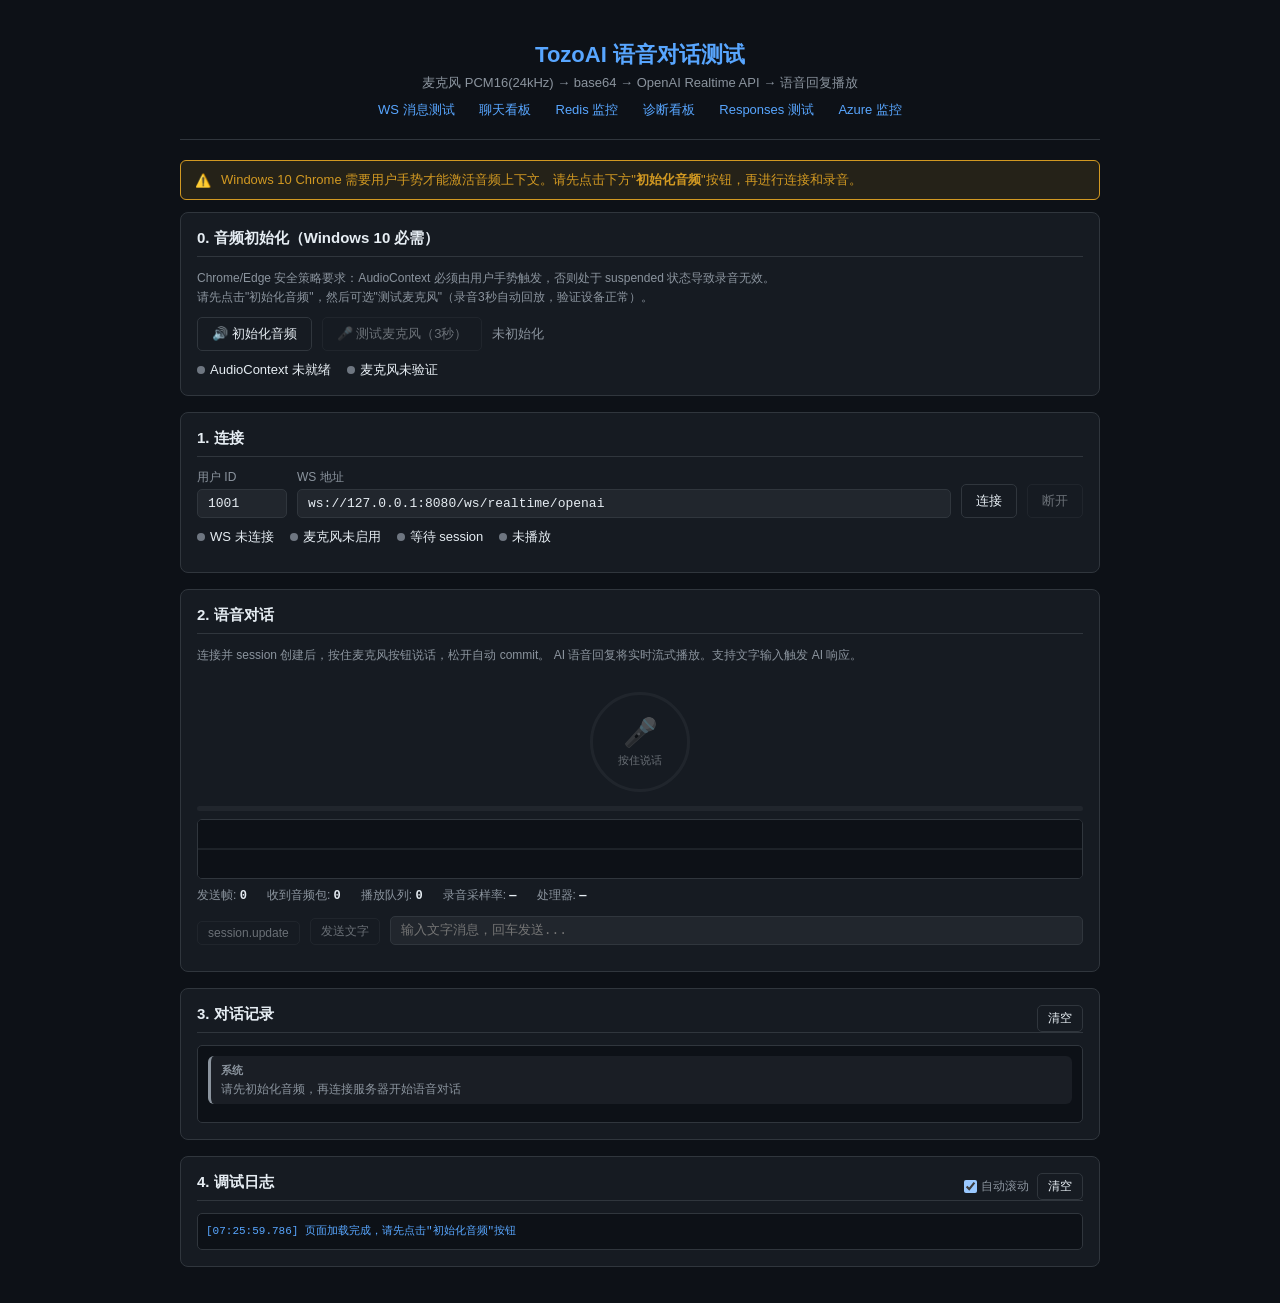
==== commit f90fb732: "1.优化" ====
--- a/web/audio.html
+++ b/web/audio.html
@@ -4,6 +4,7 @@
     <meta charset="UTF-8">
     <meta name="viewport" content="width=device-width, initial-scale=1.0">
     <title>TozoAI 语音对话测试</title>
+    <script src="/web/theme.js?v=20260607-theme" defer></script>
     <style>
         :root {
             --bg: #0d1117; --bg2: #161b22; --bg3: #21262d;
@@ -132,6 +133,7 @@
         <p class="sub">麦克风 PCM16(24kHz) → base64 → OpenAI Realtime API → 语音回复播放</p>
         <div class="nav">
             <a href="index.html" target="_blank" rel="noopener noreferrer">WS 消息测试</a>
+            <a href="chat.html" target="_blank" rel="noopener noreferrer">聊天看板</a>
             <a href="redis.html" target="_blank" rel="noopener noreferrer">Redis 监控</a>
             <a href="diagnostics.html" target="_blank" rel="noopener noreferrer">诊断看板</a>
             <a href="responses.html" target="_blank" rel="noopener noreferrer">Responses 测试</a>
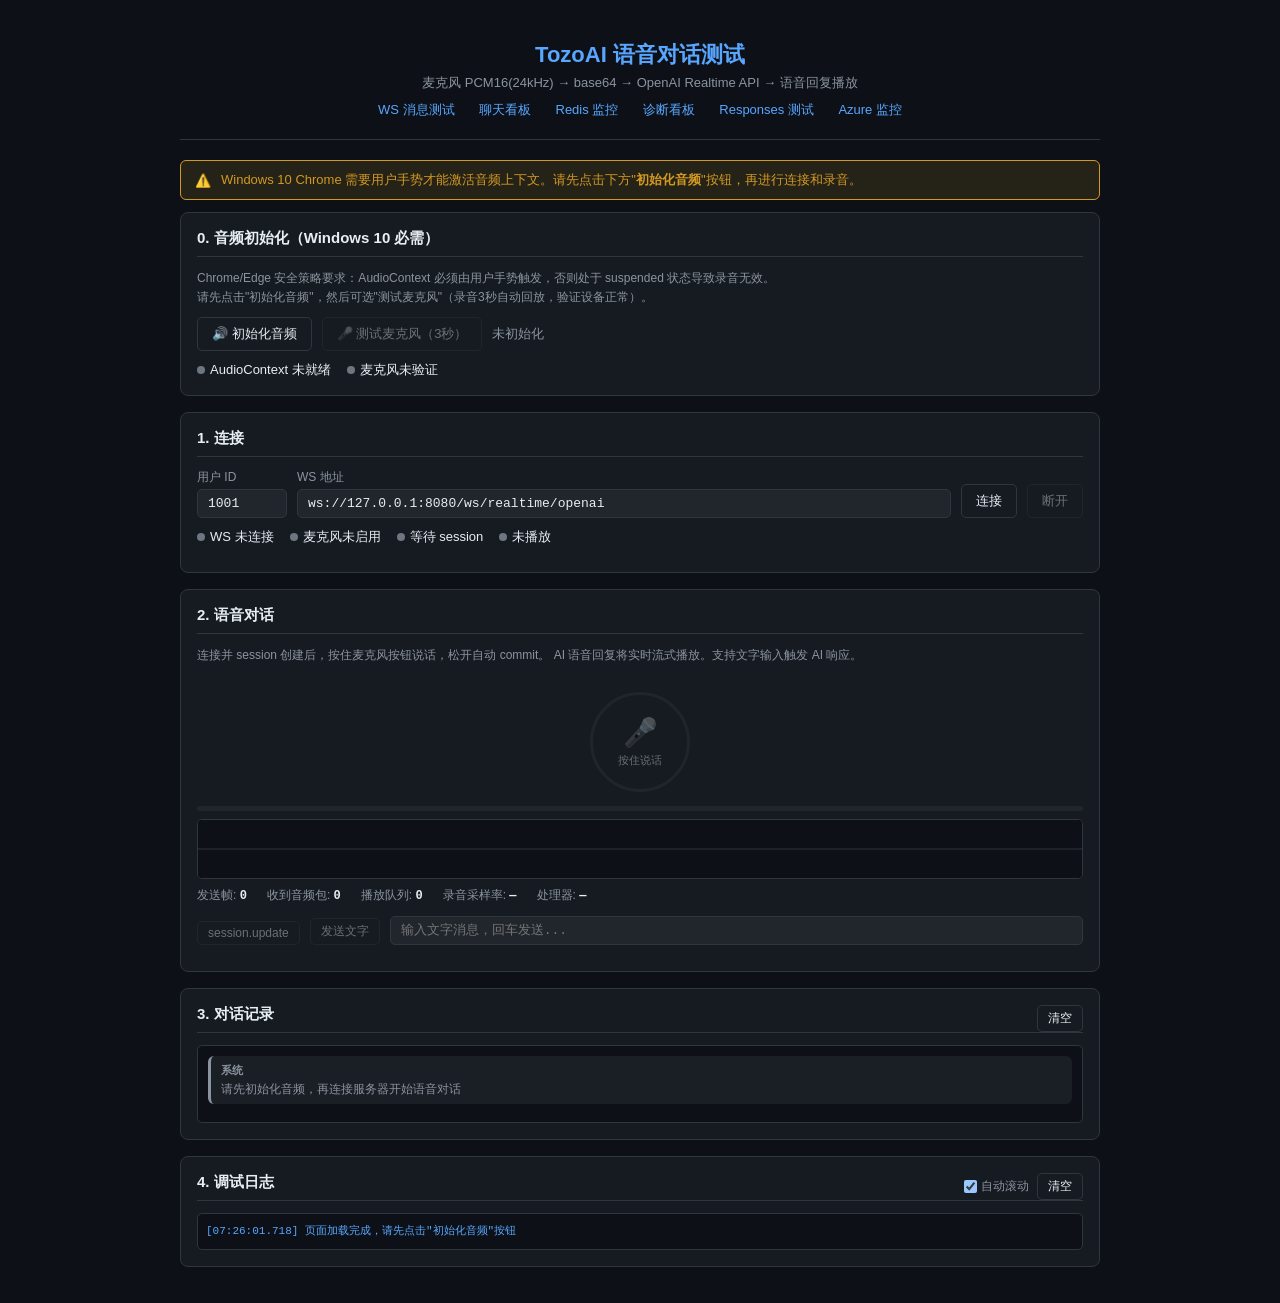
==== commit 4fca77e9: "1.优化,增加逻辑注释" ====
--- a/web/audio.html
+++ b/web/audio.html
@@ -1,3 +1,9 @@
+<!--
+web/audio.html
+页面功能：语音对话测试页，采集浏览器麦克风音频经 Realtime WebSocket 上行，播放 AI 返回的音频下行，实时展示连接状态、波形、音量、转写文本与对话记录，验证语音链路音频上下行与延迟。
+依赖接口/资源：theme.js；/test/generate-token；WS 连接 /ws/realtime/openai（可切 azure）。
+安全边界：页面仅用于本地开发调试，不承载生产鉴权逻辑；录音仅在页面内实时处理，不上传本地存储、不持久化。
+-->
 <!DOCTYPE html>
 <html lang="zh-CN">
 <head>
